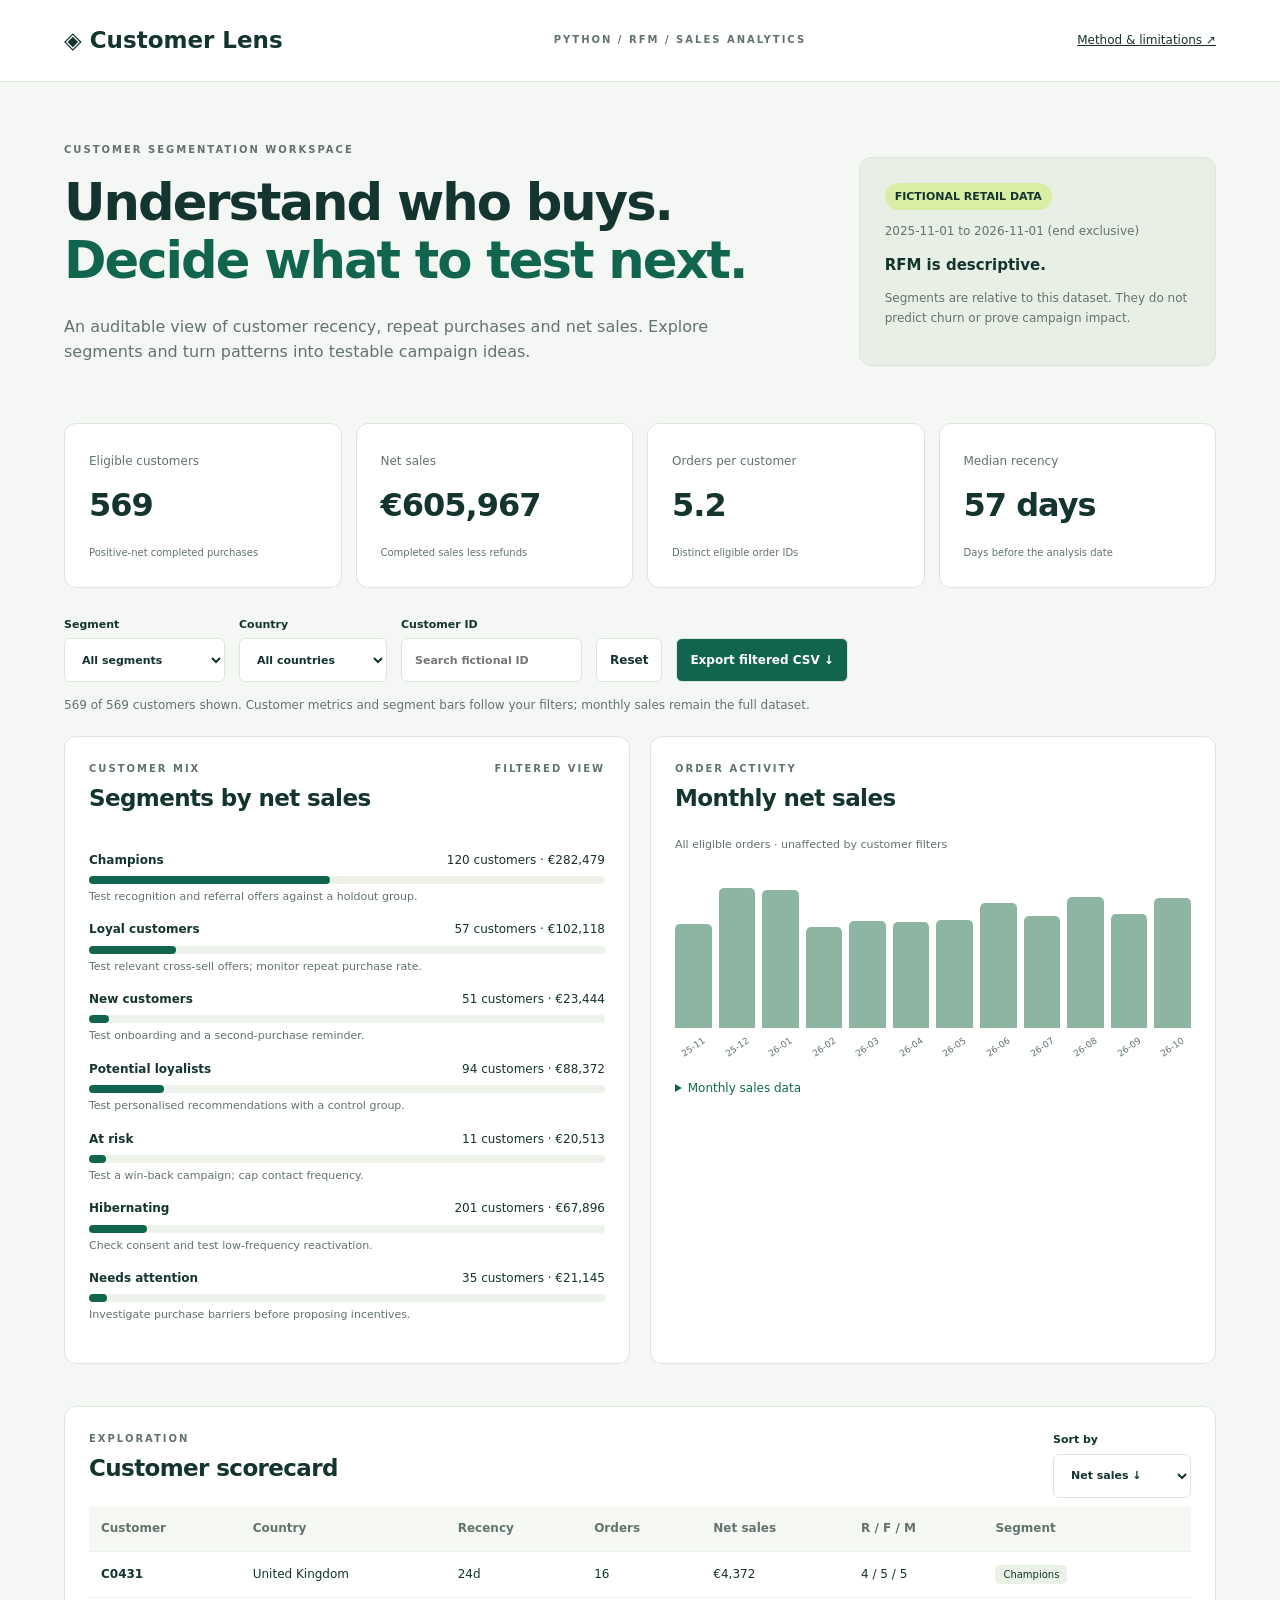
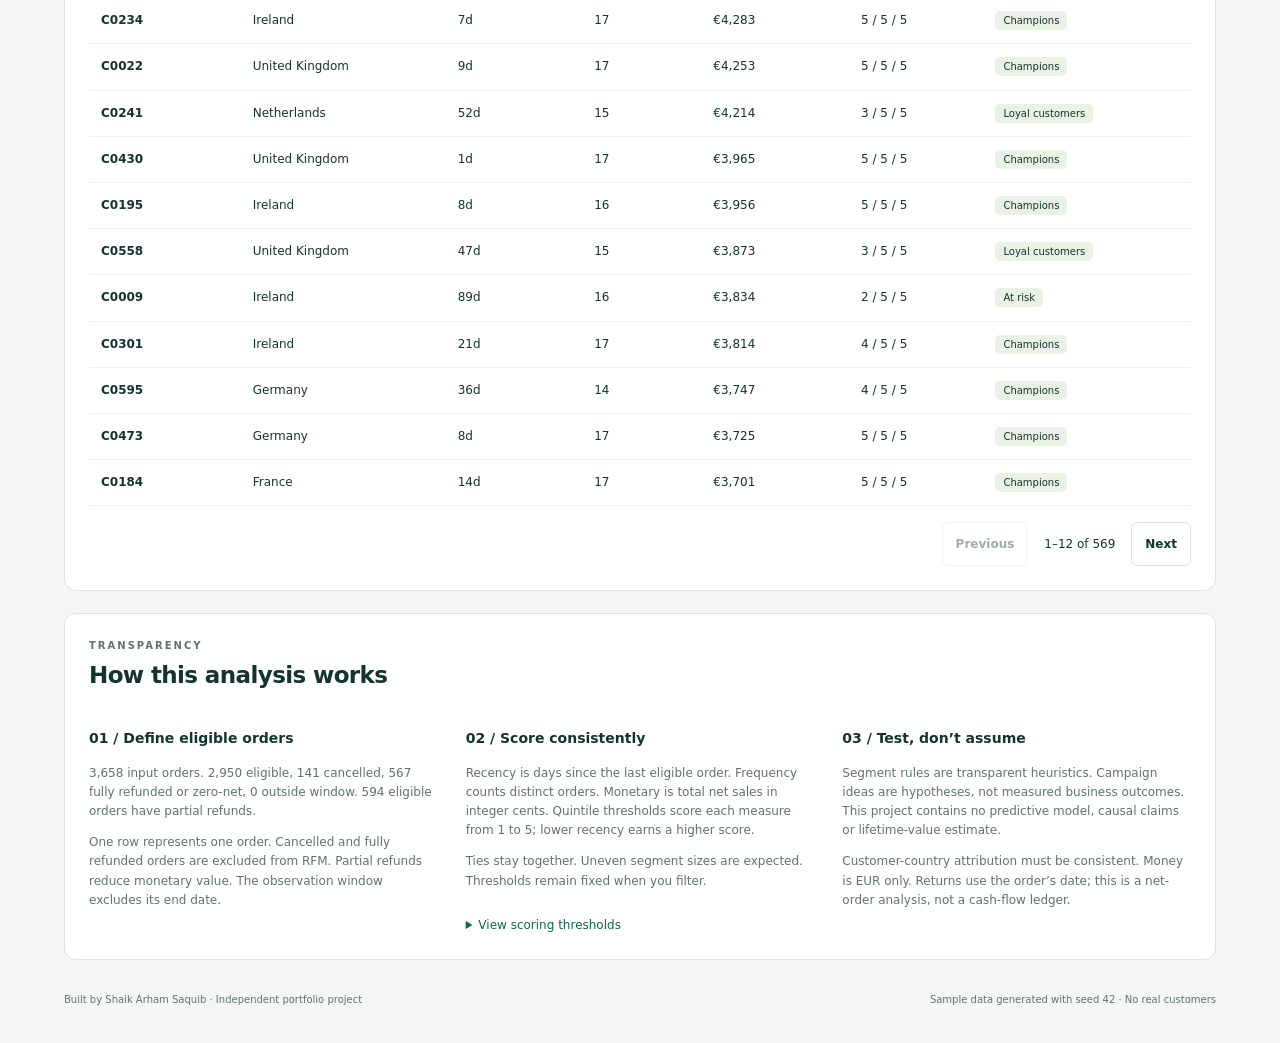
==== site/index.html @ 65b43945 "Build reproducible RFM analysis and interactive synthetic retail dashboard" ====
<!doctype html>
<html lang="en"><head><meta charset="utf-8"><meta name="viewport" content="width=device-width,initial-scale=1"><title>Customer Lens | RFM & Sales Analysis</title><link rel="stylesheet" href="styles.css"><script defer src="data.js"></script><script defer src="app.js"></script></head>
<body><a class="skip" href="#main">Skip to analysis</a><header><a class="brand" href="#">◈ Customer Lens</a><span>PYTHON / RFM / SALES ANALYTICS</span><a href="#method">Method & limitations ↗</a></header>
<main id="main"><section class="hero"><div><p class="eyebrow">CUSTOMER SEGMENTATION WORKSPACE</p><h1>Understand who buys.<br><em>Decide what to test next.</em></h1><p class="intro">An auditable view of customer recency, repeat purchases and net sales. Explore segments and turn patterns into testable campaign ideas.</p></div><aside><span class="pill" id="data-label">Dataset</span><p id="period"></p><strong>RFM is descriptive.</strong><p>Segments are relative to this dataset. They do not predict churn or prove campaign impact.</p></aside></section>
<section class="metrics" aria-label="Filtered customer metrics"><article><span>Eligible customers</span><strong id="customers">—</strong><small>Positive-net completed purchases</small></article><article><span>Net sales</span><strong id="revenue">—</strong><small>Completed sales less refunds</small></article><article><span>Orders per customer</span><strong id="frequency">—</strong><small>Distinct eligible order IDs</small></article><article><span>Median recency</span><strong id="recency">—</strong><small>Days before the analysis date</small></article></section>
<section class="filters" aria-label="Customer filters"><label>Segment<select id="segment"><option value="">All segments</option></select></label><label>Country<select id="country"><option value="">All countries</option></select></label><label>Customer ID<input id="search" type="search" placeholder="Search fictional ID"></label><button id="reset" class="secondary">Reset</button><button id="export">Export filtered CSV ↓</button></section>
<p id="status" class="status" role="status" aria-live="polite"></p>
<section class="charts"><article class="panel"><div class="panel-head"><div><p class="eyebrow">CUSTOMER MIX</p><h2>Segments by net sales</h2></div><span>FILTERED VIEW</span></div><div id="segments"></div></article><article class="panel"><p class="eyebrow">ORDER ACTIVITY</p><h2>Monthly net sales</h2><p class="hint">All eligible orders · unaffected by customer filters</p><div id="monthly" class="monthly" role="img" aria-label="Monthly net sales bar chart"></div><details><summary>Monthly sales data</summary><div id="monthly-data"></div></details></article></section>
<section class="panel"><div class="panel-head"><div><p class="eyebrow">EXPLORATION</p><h2>Customer scorecard</h2></div><label>Sort by<select id="sort"><option value="monetary_cents">Net sales ↓</option><option value="frequency">Frequency ↓</option><option value="recency_days">Recency ↑</option><option value="customer_id">Customer ID ↑</option></select></label></div><div class="table-wrap"><table><caption class="sr-only">Filtered RFM customer scores</caption><thead><tr><th>Customer</th><th>Country</th><th>Recency</th><th>Orders</th><th>Net sales</th><th>R / F / M</th><th>Segment</th></tr></thead><tbody id="rows"></tbody></table></div><nav class="pagination" aria-label="Customer table pages"><button id="prev" class="secondary">Previous</button><span id="page"></span><button id="next" class="secondary">Next</button></nav></section>
<section class="panel" id="method"><p class="eyebrow">TRANSPARENCY</p><h2>How this analysis works</h2><div class="methods"><div><h3>01 / Define eligible orders</h3><p id="quality"></p><p>One row represents one order. Cancelled and fully refunded orders are excluded from RFM. Partial refunds reduce monetary value. The observation window excludes its end date.</p></div><div><h3>02 / Score consistently</h3><p>Recency is days since the last eligible order. Frequency counts distinct orders. Monetary is total net sales in integer cents. Quintile thresholds score each measure from 1 to 5; lower recency earns a higher score.</p><p>Ties stay together. Uneven segment sizes are expected. Thresholds remain fixed when you filter.</p><details><summary>View scoring thresholds</summary><pre id="thresholds"></pre></details></div><div><h3>03 / Test, don’t assume</h3><p>Segment rules are transparent heuristics. Campaign ideas are hypotheses, not measured business outcomes. This project contains no predictive model, causal claims or lifetime-value estimate.</p><p>Customer-country attribution must be consistent. Money is EUR only. Returns use the order’s date; this is a net-order analysis, not a cash-flow ledger.</p></div></div></section>
<footer><span>Built by Shaik Arham Saquib · Independent portfolio project</span><span>Sample data generated with seed 42 · No real customers</span></footer></main></body></html>
---- site/styles.css ----
:root{--ink:#14342f;--muted:#61736e;--paper:#f4f7f3;--line:#dce5dc;--green:#11654f;--lime:#d8eea5}*{box-sizing:border-box}body{margin:0;background:var(--paper);color:var(--ink);font:15px/1.6 system-ui,sans-serif}a{color:inherit}header{display:flex;justify-content:space-between;align-items:center;gap:20px;padding:22px 5%;border-bottom:1px solid var(--line);background:#fff}.brand{font-size:23px;font-weight:750;text-decoration:none}header span,.eyebrow,.panel-head>span{font-size:10px;letter-spacing:2px;font-weight:700;color:var(--muted)}header>a:last-child{font-size:12px}main{max-width:1450px;margin:auto;padding:0 5%}.hero{display:grid;grid-template-columns:2fr 1fr;gap:80px;padding:60px 0 42px;align-items:center}h1{font-size:clamp(32px,4vw,56px);line-height:1.13;letter-spacing:-2px;margin:16px 0 24px}h1 em{font-style:normal;color:var(--green)}.intro{max-width:650px;color:var(--muted);font-size:16px}.hero aside{background:#e8efe5;padding:25px;border-radius:12px;border:1px solid var(--line)}.hero aside p{font-size:12px;color:var(--muted)}.pill{display:inline-block;padding:5px 10px;background:var(--lime);font-size:11px;font-weight:700;border-radius:20px}.metrics{display:grid;grid-template-columns:repeat(4,1fr);gap:14px}.metrics article,.panel{background:white;border:1px solid var(--line);border-radius:12px;padding:24px}.metrics span{font-size:12px;color:var(--muted)}.metrics strong{display:block;font-size:32px;letter-spacing:-1px;margin:8px 0}.metrics small{font-size:10px;color:var(--muted)}.filters{display:flex;gap:14px;align-items:end;margin-top:28px;flex-wrap:wrap}label{display:flex;flex-direction:column;font-size:11px;font-weight:650;gap:5px}select,input,button{font:inherit;border:1px solid var(--line);border-radius:6px;padding:10px 13px;background:white;color:var(--ink)}input,select{min-height:44px}button{cursor:pointer;font-size:12px;font-weight:650;background:var(--green);color:white;min-height:44px}button.secondary{background:white;color:var(--ink)}button:disabled{opacity:.4;cursor:default}button:hover:not(:disabled){filter:brightness(.94)}:focus-visible{outline:3px solid #80b2df;outline-offset:3px}.status{font-size:12px;color:var(--muted);margin:14px 0}.charts{display:grid;grid-template-columns:1fr 1fr;gap:20px;margin:20px 0}.panel{margin-bottom:22px}h2{font-size:23px;line-height:1.3;letter-spacing:-.6px;margin:7px 0 22px}.panel-head{display:flex;justify-content:space-between;gap:12px;align-items:start}.eyebrow{margin:0}.segment-row{margin:15px 0}.segment-label{display:flex;justify-content:space-between;font-size:12px;margin-bottom:6px}.track{height:8px;border-radius:10px;background:#edf2eb}.bar{height:100%;border-radius:10px;background:var(--green)}.action{font-size:11px;color:var(--muted);margin:4px 0}.monthly{display:flex;gap:7px;height:190px;align-items:end;padding-top:15px}.month{flex:1;min-width:0;text-align:center;font-size:9px;color:var(--muted)}.column{background:#8db6a2;border-radius:5px 5px 0 0;min-height:2px}.month span{display:block;white-space:nowrap;transform:rotate(-35deg);margin-top:12px}.hint{font-size:11px;color:var(--muted)}details{font-size:12px;margin-top:25px}summary{cursor:pointer;color:var(--green)}pre{white-space:pre-wrap;overflow-wrap:anywhere}.table-wrap{overflow:auto}table{width:100%;border-collapse:collapse;font-size:12px;white-space:nowrap;text-align:left}th{color:var(--muted);font-weight:600;background:#f6f8f4}th,td{padding:13px 12px;border-bottom:1px solid #edf1eb}.badge{padding:4px 8px;border-radius:5px;background:#eaf2e5;font-size:10px}.pagination{display:flex;align-items:center;justify-content:end;gap:16px;margin-top:16px;font-size:12px}.methods{display:grid;grid-template-columns:repeat(3,1fr);gap:28px}.methods h3{font-size:14px}.methods p{font-size:12px;color:var(--muted)}footer{display:flex;justify-content:space-between;gap:20px;font-size:10px;color:var(--muted);padding:10px 0 35px}.sr-only,.skip{position:absolute;left:-10000px}.skip:focus{left:10px;top:10px;background:white;padding:10px;z-index:2}@media(max-width:900px){header span{display:none}.hero{gap:25px}.metrics{grid-template-columns:repeat(2,1fr)}.charts,.methods{grid-template-columns:1fr}.hero{padding-top:30px}}@media(max-width:600px){.hero{grid-template-columns:1fr}h1{letter-spacing:-1px}.metrics article,.panel{padding:18px}.metrics strong{font-size:26px}.filters>*{flex:1;min-width:130px}.panel-head{flex-wrap:wrap}footer{flex-direction:column}.monthly{gap:4px}.brand{font-size:19px}}
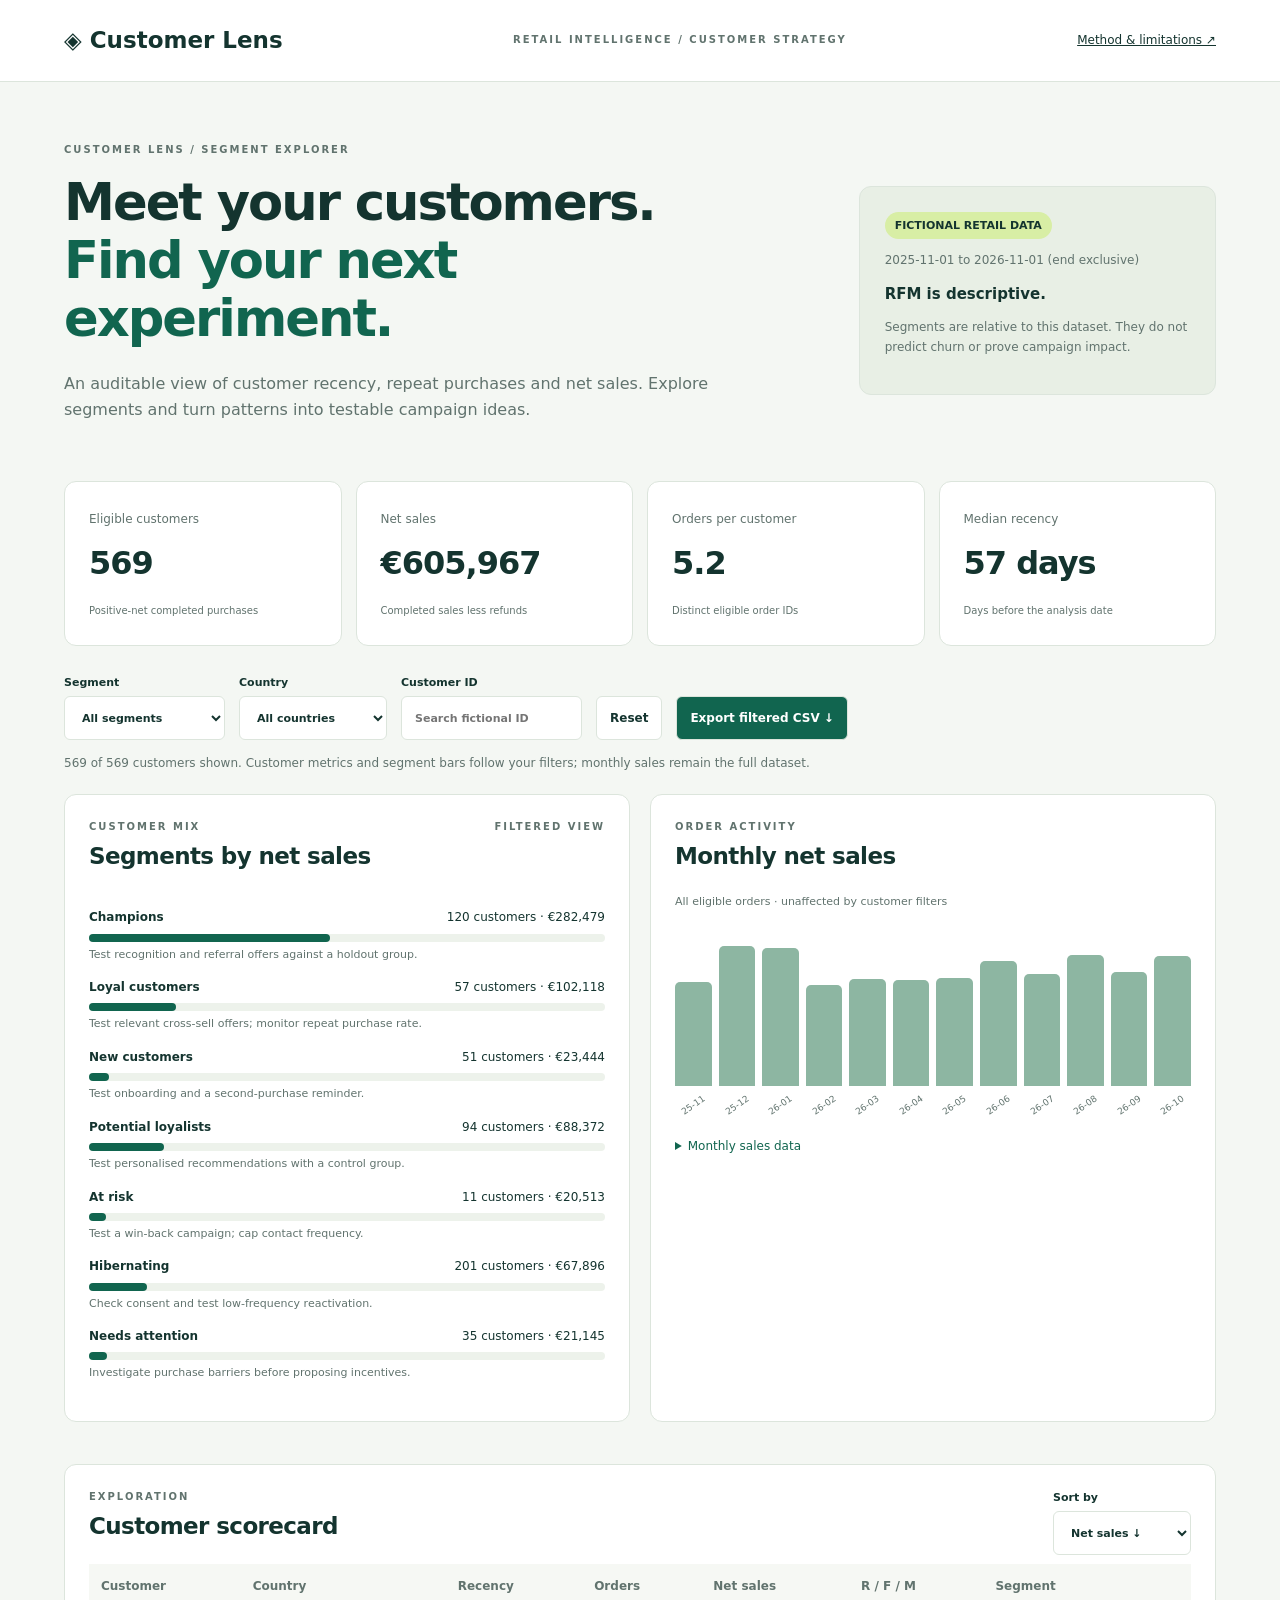
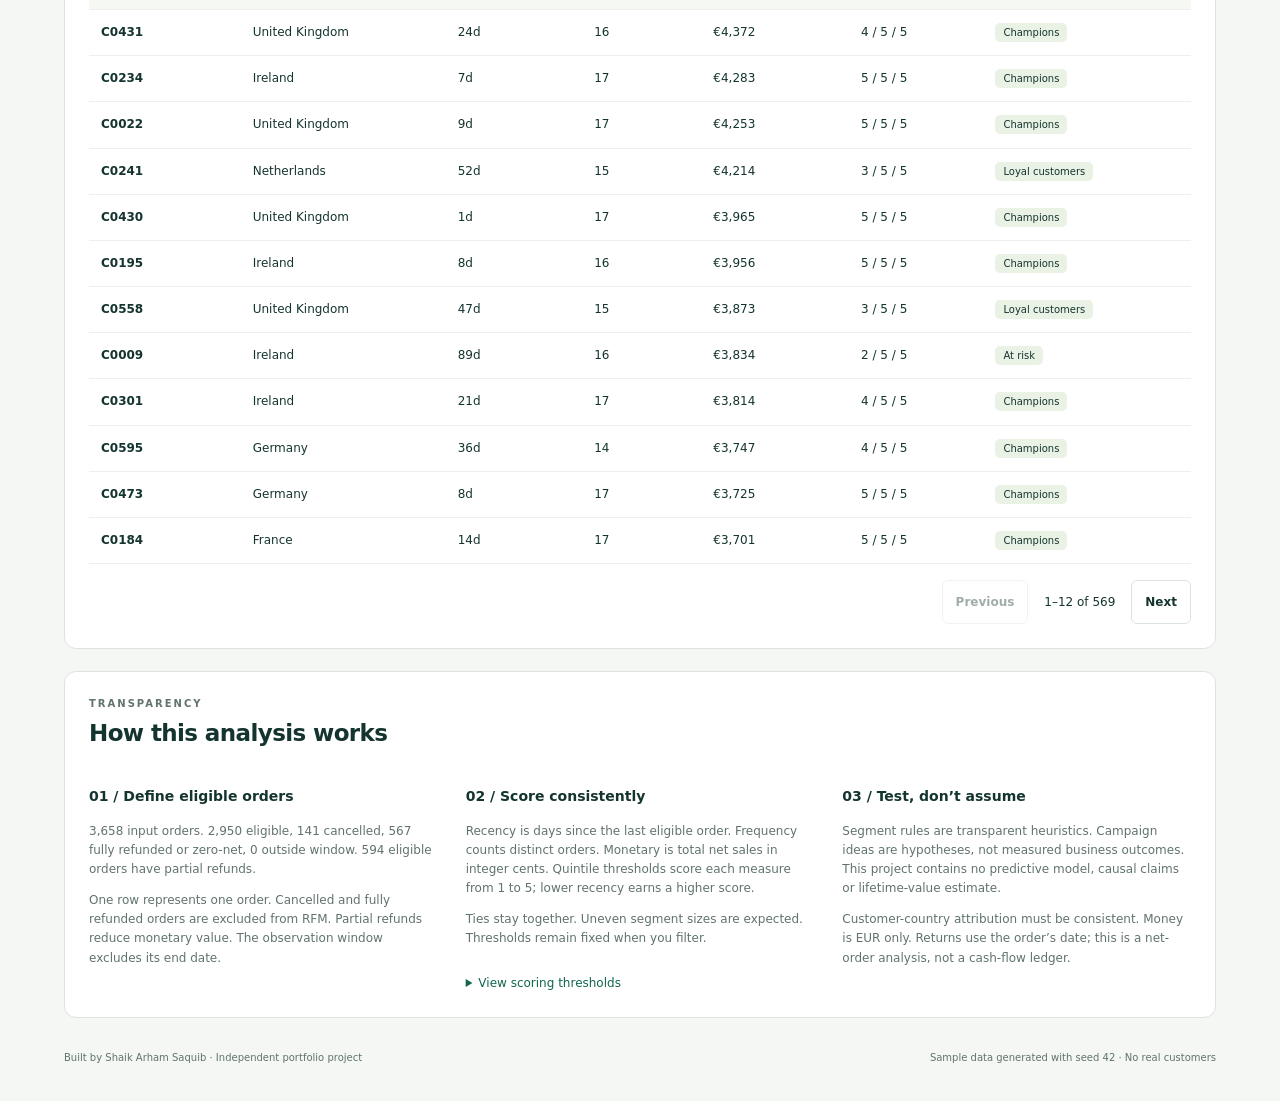
==== commit fce8d5a9: "Give Customer Lens a distinct retail editorial design" ====
--- a/site/index.html
+++ b/site/index.html
@@ -1,7 +1,7 @@
 <!doctype html>
 <html lang="en"><head><meta charset="utf-8"><meta name="viewport" content="width=device-width,initial-scale=1"><title>Customer Lens | RFM & Sales Analysis</title><link rel="stylesheet" href="styles.css"><script defer src="data.js"></script><script defer src="app.js"></script></head>
-<body><a class="skip" href="#main">Skip to analysis</a><header><a class="brand" href="#">◈ Customer Lens</a><span>PYTHON / RFM / SALES ANALYTICS</span><a href="#method">Method & limitations ↗</a></header>
-<main id="main"><section class="hero"><div><p class="eyebrow">CUSTOMER SEGMENTATION WORKSPACE</p><h1>Understand who buys.<br><em>Decide what to test next.</em></h1><p class="intro">An auditable view of customer recency, repeat purchases and net sales. Explore segments and turn patterns into testable campaign ideas.</p></div><aside><span class="pill" id="data-label">Dataset</span><p id="period"></p><strong>RFM is descriptive.</strong><p>Segments are relative to this dataset. They do not predict churn or prove campaign impact.</p></aside></section>
+<body><a class="skip" href="#main">Skip to analysis</a><header><a class="brand" href="#">◈ Customer Lens</a><span>RETAIL INTELLIGENCE / CUSTOMER STRATEGY</span><a href="#method">Method & limitations ↗</a></header>
+<main id="main"><section class="hero"><div><p class="eyebrow">CUSTOMER LENS / SEGMENT EXPLORER</p><h1>Meet your customers.<br><em>Find your next experiment.</em></h1><p class="intro">An auditable view of customer recency, repeat purchases and net sales. Explore segments and turn patterns into testable campaign ideas.</p></div><aside><span class="pill" id="data-label">Dataset</span><p id="period"></p><strong>RFM is descriptive.</strong><p>Segments are relative to this dataset. They do not predict churn or prove campaign impact.</p></aside></section>
 <section class="metrics" aria-label="Filtered customer metrics"><article><span>Eligible customers</span><strong id="customers">—</strong><small>Positive-net completed purchases</small></article><article><span>Net sales</span><strong id="revenue">—</strong><small>Completed sales less refunds</small></article><article><span>Orders per customer</span><strong id="frequency">—</strong><small>Distinct eligible order IDs</small></article><article><span>Median recency</span><strong id="recency">—</strong><small>Days before the analysis date</small></article></section>
 <section class="filters" aria-label="Customer filters"><label>Segment<select id="segment"><option value="">All segments</option></select></label><label>Country<select id="country"><option value="">All countries</option></select></label><label>Customer ID<input id="search" type="search" placeholder="Search fictional ID"></label><button id="reset" class="secondary">Reset</button><button id="export">Export filtered CSV ↓</button></section>
 <p id="status" class="status" role="status" aria-live="polite"></p>
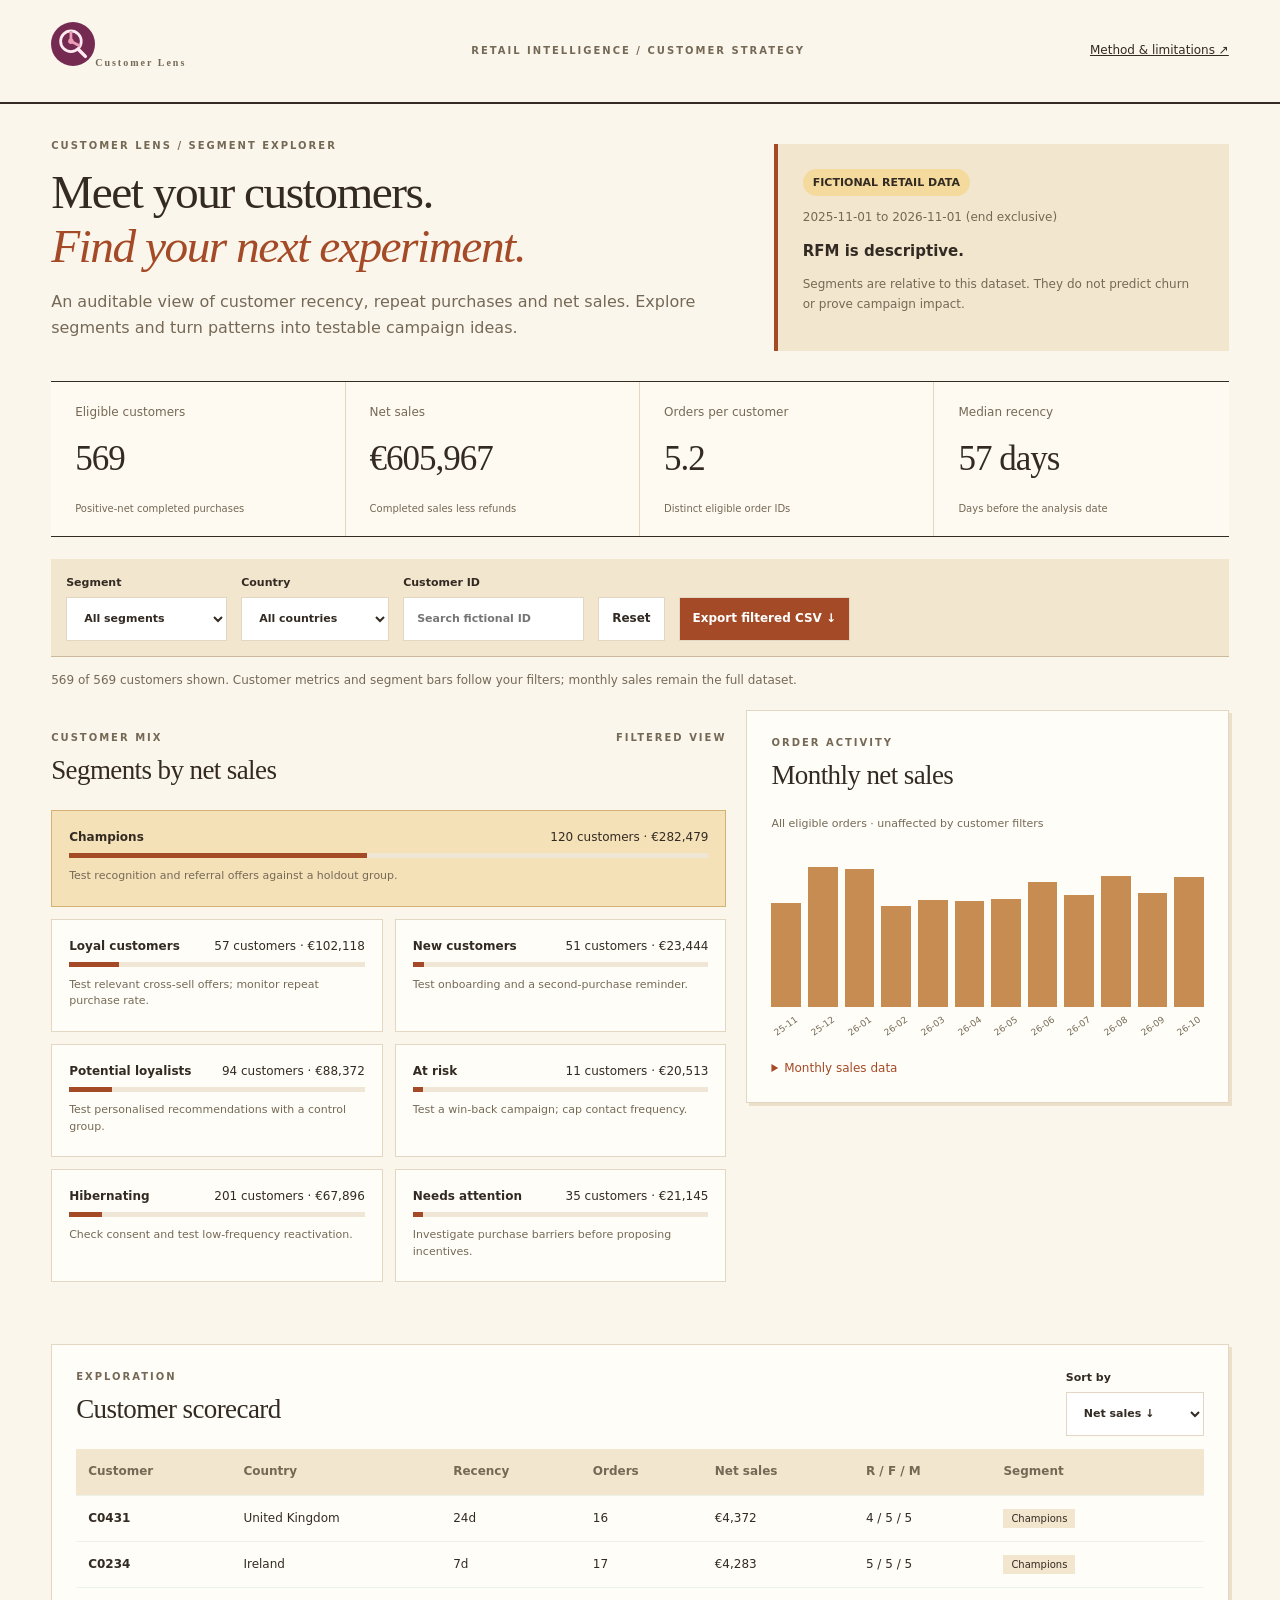
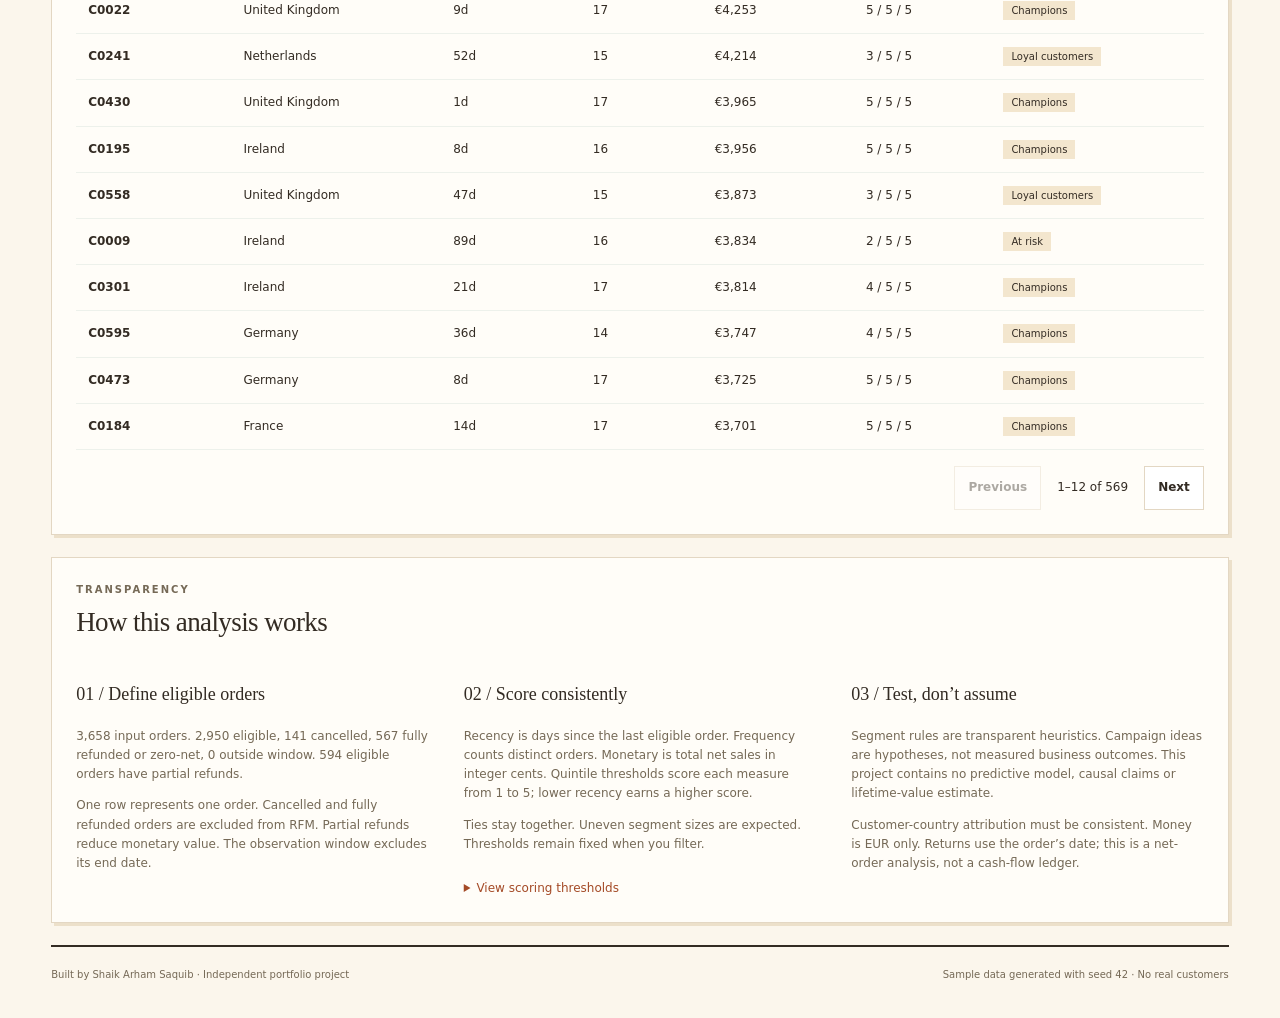
==== commit 33a7f445: "Apply rose and plum retail branding" ====
--- a/site/index.html
+++ b/site/index.html
@@ -1,6 +1,6 @@
 <!doctype html>
-<html lang="en"><head><meta charset="utf-8"><meta name="viewport" content="width=device-width,initial-scale=1"><title>Customer Lens | RFM & Sales Analysis</title><link rel="stylesheet" href="styles.css"><script defer src="data.js"></script><script defer src="app.js"></script></head>
-<body><a class="skip" href="#main">Skip to analysis</a><header><a class="brand" href="#">◈ Customer Lens</a><span>RETAIL INTELLIGENCE / CUSTOMER STRATEGY</span><a href="#method">Method & limitations ↗</a></header>
+<html lang="en"><head><meta charset="utf-8"><meta name="viewport" content="width=device-width,initial-scale=1"><link rel="icon" type="image/svg+xml" href="logo.svg"><title>Customer Lens | RFM & Sales Analysis</title><link rel="stylesheet" href="styles.css"><script defer src="data.js"></script><script defer src="app.js"></script></head>
+<body><a class="skip" href="#main">Skip to analysis</a><header><a class="brand" href="#"><img src="logo.svg" alt="" width="44" height="44"><span>Customer Lens</span></a><span>RETAIL INTELLIGENCE / CUSTOMER STRATEGY</span><a href="#method">Method & limitations ↗</a></header>
 <main id="main"><section class="hero"><div><p class="eyebrow">CUSTOMER LENS / SEGMENT EXPLORER</p><h1>Meet your customers.<br><em>Find your next experiment.</em></h1><p class="intro">An auditable view of customer recency, repeat purchases and net sales. Explore segments and turn patterns into testable campaign ideas.</p></div><aside><span class="pill" id="data-label">Dataset</span><p id="period"></p><strong>RFM is descriptive.</strong><p>Segments are relative to this dataset. They do not predict churn or prove campaign impact.</p></aside></section>
 <section class="metrics" aria-label="Filtered customer metrics"><article><span>Eligible customers</span><strong id="customers">—</strong><small>Positive-net completed purchases</small></article><article><span>Net sales</span><strong id="revenue">—</strong><small>Completed sales less refunds</small></article><article><span>Orders per customer</span><strong id="frequency">—</strong><small>Distinct eligible order IDs</small></article><article><span>Median recency</span><strong id="recency">—</strong><small>Days before the analysis date</small></article></section>
 <section class="filters" aria-label="Customer filters"><label>Segment<select id="segment"><option value="">All segments</option></select></label><label>Country<select id="country"><option value="">All countries</option></select></label><label>Customer ID<input id="search" type="search" placeholder="Search fictional ID"></label><button id="reset" class="secondary">Reset</button><button id="export">Export filtered CSV ↓</button></section>
--- a/site/styles.css
+++ b/site/styles.css
@@ -1 +1,4 @@
 :root{--ink:#14342f;--muted:#61736e;--paper:#f4f7f3;--line:#dce5dc;--green:#11654f;--lime:#d8eea5}*{box-sizing:border-box}body{margin:0;background:var(--paper);color:var(--ink);font:15px/1.6 system-ui,sans-serif}a{color:inherit}header{display:flex;justify-content:space-between;align-items:center;gap:20px;padding:22px 5%;border-bottom:1px solid var(--line);background:#fff}.brand{font-size:23px;font-weight:750;text-decoration:none}header span,.eyebrow,.panel-head>span{font-size:10px;letter-spacing:2px;font-weight:700;color:var(--muted)}header>a:last-child{font-size:12px}main{max-width:1450px;margin:auto;padding:0 5%}.hero{display:grid;grid-template-columns:2fr 1fr;gap:80px;padding:60px 0 42px;align-items:center}h1{font-size:clamp(32px,4vw,56px);line-height:1.13;letter-spacing:-2px;margin:16px 0 24px}h1 em{font-style:normal;color:var(--green)}.intro{max-width:650px;color:var(--muted);font-size:16px}.hero aside{background:#e8efe5;padding:25px;border-radius:12px;border:1px solid var(--line)}.hero aside p{font-size:12px;color:var(--muted)}.pill{display:inline-block;padding:5px 10px;background:var(--lime);font-size:11px;font-weight:700;border-radius:20px}.metrics{display:grid;grid-template-columns:repeat(4,1fr);gap:14px}.metrics article,.panel{background:white;border:1px solid var(--line);border-radius:12px;padding:24px}.metrics span{font-size:12px;color:var(--muted)}.metrics strong{display:block;font-size:32px;letter-spacing:-1px;margin:8px 0}.metrics small{font-size:10px;color:var(--muted)}.filters{display:flex;gap:14px;align-items:end;margin-top:28px;flex-wrap:wrap}label{display:flex;flex-direction:column;font-size:11px;font-weight:650;gap:5px}select,input,button{font:inherit;border:1px solid var(--line);border-radius:6px;padding:10px 13px;background:white;color:var(--ink)}input,select{min-height:44px}button{cursor:pointer;font-size:12px;font-weight:650;background:var(--green);color:white;min-height:44px}button.secondary{background:white;color:var(--ink)}button:disabled{opacity:.4;cursor:default}button:hover:not(:disabled){filter:brightness(.94)}:focus-visible{outline:3px solid #80b2df;outline-offset:3px}.status{font-size:12px;color:var(--muted);margin:14px 0}.charts{display:grid;grid-template-columns:1fr 1fr;gap:20px;margin:20px 0}.panel{margin-bottom:22px}h2{font-size:23px;line-height:1.3;letter-spacing:-.6px;margin:7px 0 22px}.panel-head{display:flex;justify-content:space-between;gap:12px;align-items:start}.eyebrow{margin:0}.segment-row{margin:15px 0}.segment-label{display:flex;justify-content:space-between;font-size:12px;margin-bottom:6px}.track{height:8px;border-radius:10px;background:#edf2eb}.bar{height:100%;border-radius:10px;background:var(--green)}.action{font-size:11px;color:var(--muted);margin:4px 0}.monthly{display:flex;gap:7px;height:190px;align-items:end;padding-top:15px}.month{flex:1;min-width:0;text-align:center;font-size:9px;color:var(--muted)}.column{background:#8db6a2;border-radius:5px 5px 0 0;min-height:2px}.month span{display:block;white-space:nowrap;transform:rotate(-35deg);margin-top:12px}.hint{font-size:11px;color:var(--muted)}details{font-size:12px;margin-top:25px}summary{cursor:pointer;color:var(--green)}pre{white-space:pre-wrap;overflow-wrap:anywhere}.table-wrap{overflow:auto}table{width:100%;border-collapse:collapse;font-size:12px;white-space:nowrap;text-align:left}th{color:var(--muted);font-weight:600;background:#f6f8f4}th,td{padding:13px 12px;border-bottom:1px solid #edf1eb}.badge{padding:4px 8px;border-radius:5px;background:#eaf2e5;font-size:10px}.pagination{display:flex;align-items:center;justify-content:end;gap:16px;margin-top:16px;font-size:12px}.methods{display:grid;grid-template-columns:repeat(3,1fr);gap:28px}.methods h3{font-size:14px}.methods p{font-size:12px;color:var(--muted)}footer{display:flex;justify-content:space-between;gap:20px;font-size:10px;color:var(--muted);padding:10px 0 35px}.sr-only,.skip{position:absolute;left:-10000px}.skip:focus{left:10px;top:10px;background:white;padding:10px;z-index:2}@media(max-width:900px){header span{display:none}.hero{gap:25px}.metrics{grid-template-columns:repeat(2,1fr)}.charts,.methods{grid-template-columns:1fr}.hero{padding-top:30px}}@media(max-width:600px){.hero{grid-template-columns:1fr}h1{letter-spacing:-1px}.metrics article,.panel{padding:18px}.metrics strong{font-size:26px}.filters>*{flex:1;min-width:130px}.panel-head{flex-wrap:wrap}footer{flex-direction:column}.monthly{gap:4px}.brand{font-size:19px}}
+
+/* Retail editorial identity: warm paper, serif typography and segment cards. */
+:root{--ink:#332b23;--muted:#756956;--paper:#fbf6ec;--line:#e3d7c3;--green:#a44a26;--lime:#f4db9d}header{background:#fbf6ec;border-bottom:2px solid var(--ink);padding:22px 4%}.brand{font-family:Georgia,serif;font-size:30px}main{max-width:1500px;padding:0 4%}.hero{padding:34px 0 25px;gap:40px;grid-template-columns:1.5fr 1fr}h1{font-family:Georgia,serif;font-weight:500;font-size:clamp(32px,3.7vw,54px);letter-spacing:-1.5px;margin:12px 0}h1 em{font-style:italic}.hero aside{border-radius:0;background:#f3e6ce;border:0;border-left:4px solid #a44a26}.metrics{gap:0;border-top:1px solid var(--ink);border-bottom:1px solid var(--ink);background:#fffaf1}.metrics article{background:transparent;border:0;border-right:1px solid var(--line);border-radius:0;padding:17px 24px}.metrics article:last-child{border:0}.metrics strong{font-family:Georgia,serif;font-weight:500;font-size:35px}.filters{background:#f3e6ce;padding:15px;margin-top:22px;border-bottom:1px solid #ccb99b}select,input,button{border-radius:0}.charts{grid-template-columns:1.4fr 1fr;align-items:start}.panel{border-radius:0;border:1px solid var(--line);background:#fffdf8;box-shadow:3px 3px 0 #ece0ca}.panel h2{font-family:Georgia,serif;font-weight:500;font-size:27px}.charts>.panel:first-child{border:0;padding:20px 0;background:none;box-shadow:none}#segments{display:grid;grid-template-columns:repeat(2,minmax(0,1fr));gap:12px}.segment-row{margin:0;padding:17px;border:1px solid var(--line);background:#fffdf8;transition:border-color .15s}.segment-row:first-child{grid-column:1/-1;background:#f5e1b8;border-color:#d3b274}.segment-label{gap:10px;align-items:start;font-size:12px}.segment-label>span:first-child{font-weight:750}.track,.bar{border-radius:0}.track{background:#efe6d6;height:5px}.bar{background:#a44a26}.action{font-size:11px;margin-top:10px;line-height:1.5}.column{background:#c68c52;border-radius:0}.badge{border-radius:0;background:#f3e6ce}th{background:#f3e6ce}footer{border-top:2px solid #332b23;padding-top:20px}.methods{gap:35px}.methods h3{font-family:Georgia,serif;font-size:18px;font-weight:500}@media(max-width:1000px){.charts{grid-template-columns:1fr}.hero{gap:20px}}@media(max-width:600px){.hero{grid-template-columns:1fr}.metrics article{padding:14px}.metrics article:nth-child(2){border-right:0}#segments{grid-template-columns:1fr}.segment-row:first-child{grid-column:auto}.metrics strong{font-size:29px}}
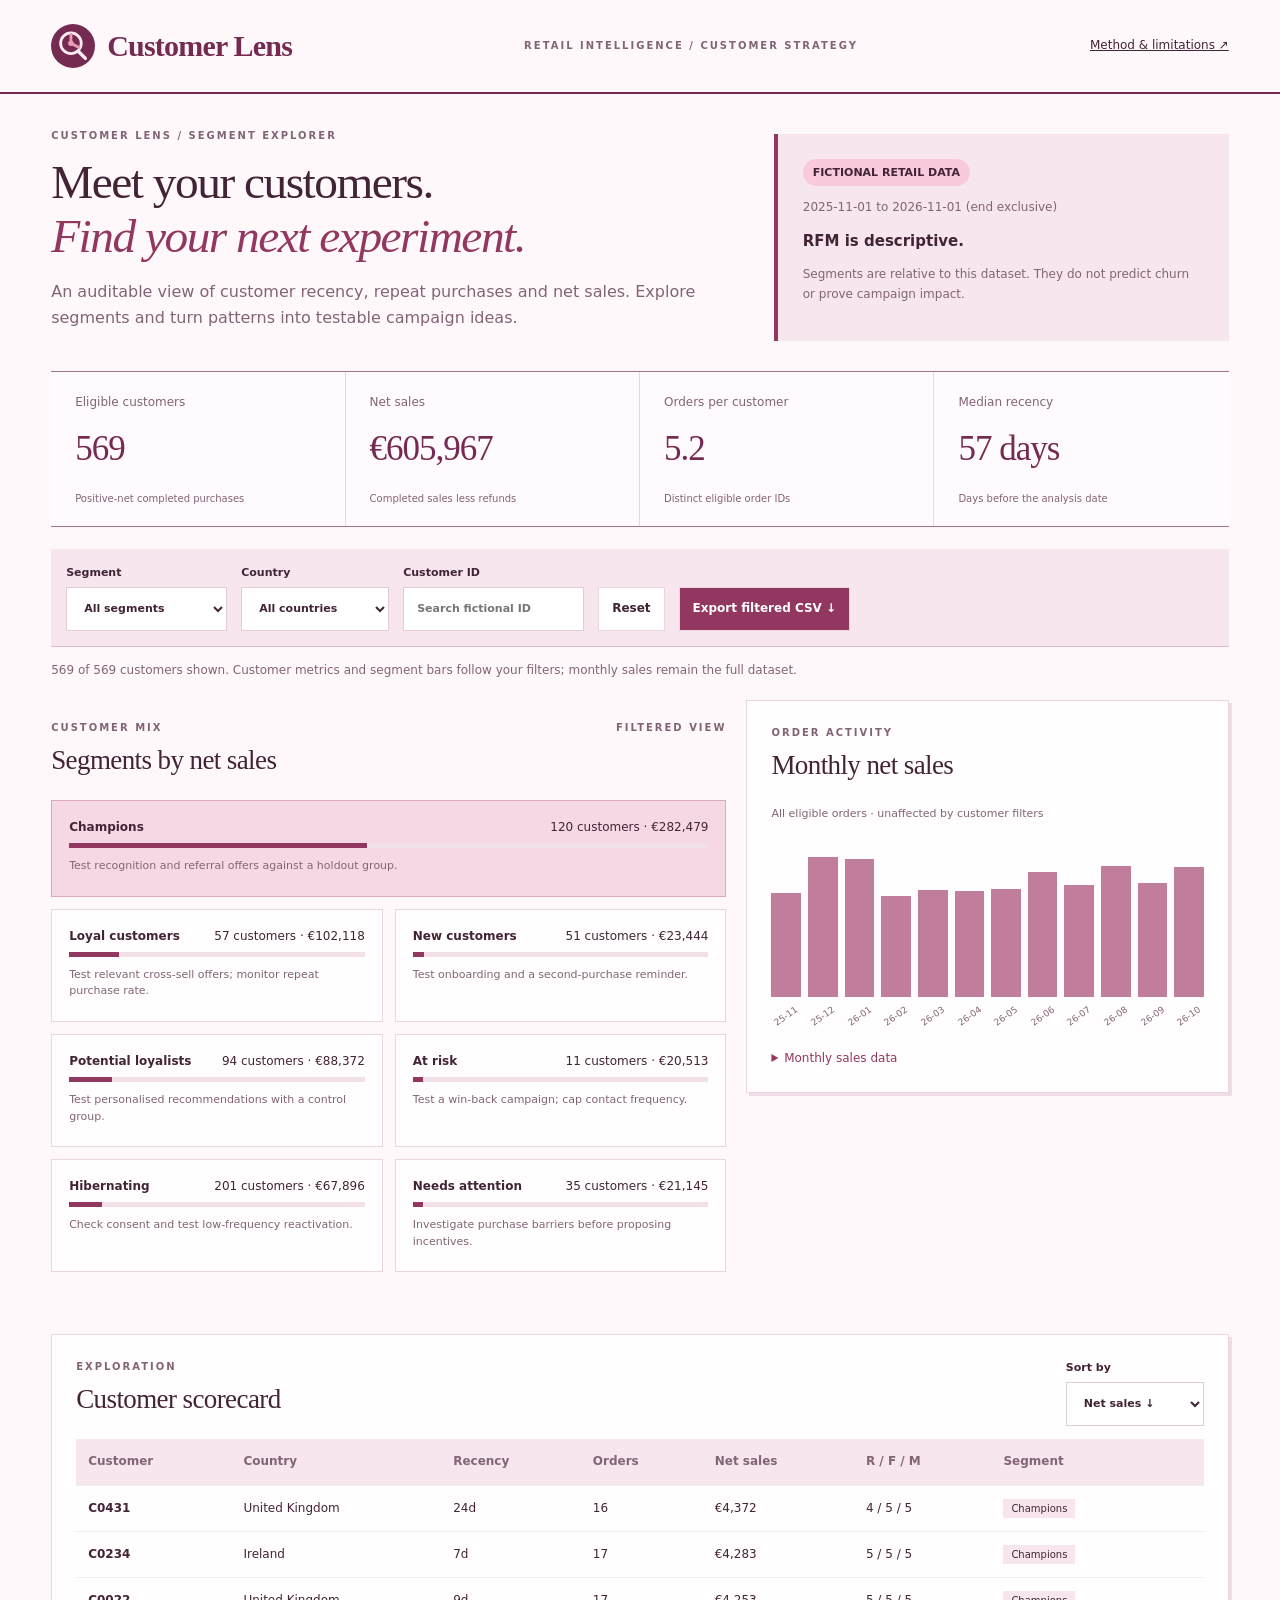
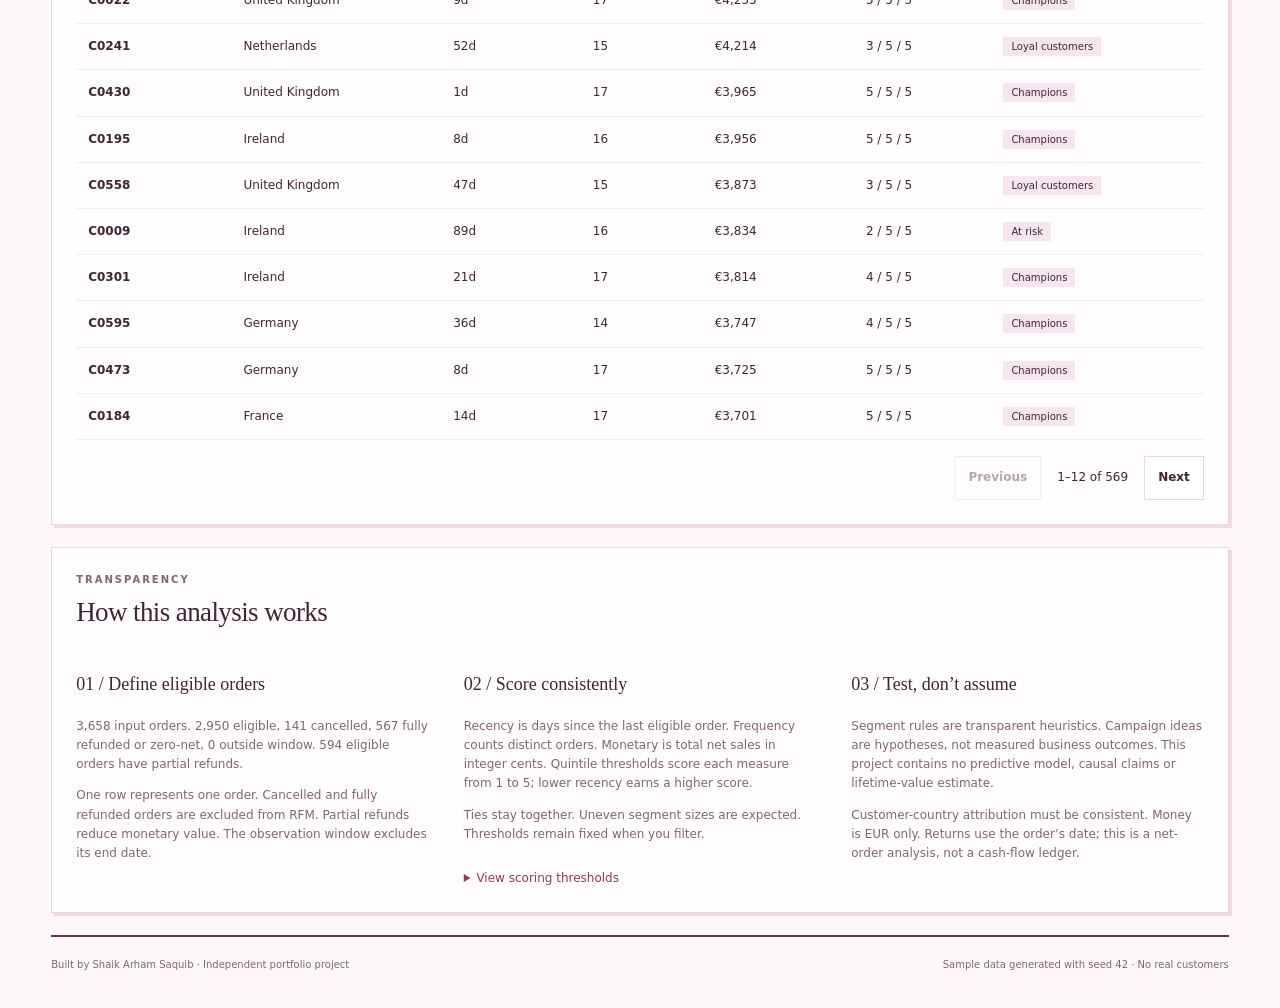
==== commit 704da41e: "Refresh stylesheet cache for the new branding" ====
--- a/site/index.html
+++ b/site/index.html
@@ -1,5 +1,5 @@
 <!doctype html>
-<html lang="en"><head><meta charset="utf-8"><meta name="viewport" content="width=device-width,initial-scale=1"><link rel="icon" type="image/svg+xml" href="logo.svg"><title>Customer Lens | RFM & Sales Analysis</title><link rel="stylesheet" href="styles.css"><script defer src="data.js"></script><script defer src="app.js"></script></head>
+<html lang="en"><head><meta charset="utf-8"><meta name="viewport" content="width=device-width,initial-scale=1"><link rel="icon" type="image/svg+xml" href="logo.svg"><title>Customer Lens | RFM & Sales Analysis</title><link rel="stylesheet" href="styles.css?v=brand-20261031"><script defer src="data.js"></script><script defer src="app.js"></script></head>
 <body><a class="skip" href="#main">Skip to analysis</a><header><a class="brand" href="#"><img src="logo.svg" alt="" width="44" height="44"><span>Customer Lens</span></a><span>RETAIL INTELLIGENCE / CUSTOMER STRATEGY</span><a href="#method">Method & limitations ↗</a></header>
 <main id="main"><section class="hero"><div><p class="eyebrow">CUSTOMER LENS / SEGMENT EXPLORER</p><h1>Meet your customers.<br><em>Find your next experiment.</em></h1><p class="intro">An auditable view of customer recency, repeat purchases and net sales. Explore segments and turn patterns into testable campaign ideas.</p></div><aside><span class="pill" id="data-label">Dataset</span><p id="period"></p><strong>RFM is descriptive.</strong><p>Segments are relative to this dataset. They do not predict churn or prove campaign impact.</p></aside></section>
 <section class="metrics" aria-label="Filtered customer metrics"><article><span>Eligible customers</span><strong id="customers">—</strong><small>Positive-net completed purchases</small></article><article><span>Net sales</span><strong id="revenue">—</strong><small>Completed sales less refunds</small></article><article><span>Orders per customer</span><strong id="frequency">—</strong><small>Distinct eligible order IDs</small></article><article><span>Median recency</span><strong id="recency">—</strong><small>Days before the analysis date</small></article></section>
--- a/site/styles.css
+++ b/site/styles.css
@@ -2,3 +2,6 @@
 
 /* Retail editorial identity: warm paper, serif typography and segment cards. */
 :root{--ink:#332b23;--muted:#756956;--paper:#fbf6ec;--line:#e3d7c3;--green:#a44a26;--lime:#f4db9d}header{background:#fbf6ec;border-bottom:2px solid var(--ink);padding:22px 4%}.brand{font-family:Georgia,serif;font-size:30px}main{max-width:1500px;padding:0 4%}.hero{padding:34px 0 25px;gap:40px;grid-template-columns:1.5fr 1fr}h1{font-family:Georgia,serif;font-weight:500;font-size:clamp(32px,3.7vw,54px);letter-spacing:-1.5px;margin:12px 0}h1 em{font-style:italic}.hero aside{border-radius:0;background:#f3e6ce;border:0;border-left:4px solid #a44a26}.metrics{gap:0;border-top:1px solid var(--ink);border-bottom:1px solid var(--ink);background:#fffaf1}.metrics article{background:transparent;border:0;border-right:1px solid var(--line);border-radius:0;padding:17px 24px}.metrics article:last-child{border:0}.metrics strong{font-family:Georgia,serif;font-weight:500;font-size:35px}.filters{background:#f3e6ce;padding:15px;margin-top:22px;border-bottom:1px solid #ccb99b}select,input,button{border-radius:0}.charts{grid-template-columns:1.4fr 1fr;align-items:start}.panel{border-radius:0;border:1px solid var(--line);background:#fffdf8;box-shadow:3px 3px 0 #ece0ca}.panel h2{font-family:Georgia,serif;font-weight:500;font-size:27px}.charts>.panel:first-child{border:0;padding:20px 0;background:none;box-shadow:none}#segments{display:grid;grid-template-columns:repeat(2,minmax(0,1fr));gap:12px}.segment-row{margin:0;padding:17px;border:1px solid var(--line);background:#fffdf8;transition:border-color .15s}.segment-row:first-child{grid-column:1/-1;background:#f5e1b8;border-color:#d3b274}.segment-label{gap:10px;align-items:start;font-size:12px}.segment-label>span:first-child{font-weight:750}.track,.bar{border-radius:0}.track{background:#efe6d6;height:5px}.bar{background:#a44a26}.action{font-size:11px;margin-top:10px;line-height:1.5}.column{background:#c68c52;border-radius:0}.badge{border-radius:0;background:#f3e6ce}th{background:#f3e6ce}footer{border-top:2px solid #332b23;padding-top:20px}.methods{gap:35px}.methods h3{font-family:Georgia,serif;font-size:18px;font-weight:500}@media(max-width:1000px){.charts{grid-template-columns:1fr}.hero{gap:20px}}@media(max-width:600px){.hero{grid-template-columns:1fr}.metrics article{padding:14px}.metrics article:nth-child(2){border-right:0}#segments{grid-template-columns:1fr}.segment-row:first-child{grid-column:auto}.metrics strong{font-size:29px}}
+
+/* Customer Lens: rose-and-plum retail editorial identity. */
+:root{--ink:#422437;--muted:#826477;--paper:#fff8fb;--line:#ead5e1;--green:#92375f;--lime:#f9c9dc}header{background:#fff8fb;border-bottom-color:#752b51}.brand{display:flex;align-items:center;gap:12px;color:#752b51}.brand img{display:block}.brand span{font-family:Georgia,serif;font-size:30px;font-weight:700;letter-spacing:-.8px;color:#752b51}h1 em{color:#92375f}.hero aside{background:#f7e6ee;border-left-color:#92375f}.metrics{background:#fffafd;border-color:#a8718c}.metrics article{border-right-color:#ead5e1}.filters{background:#f7e6ee;border-color:#ddbacd}.panel{background:#fffdfd;box-shadow:3px 3px 0 #f0dce7}.segment-row{background:#fffdfd;border-color:#ead5e1}.segment-row:first-child{background:#f6d8e5;border-color:#dba9bf}.track{background:#f1e0e8}.bar{background:#92375f}.column{background:#c17d9c}th,.badge{background:#f7e6ee}footer{border-color:#752b51}select,input{border-color:#e3cbd8}.metrics strong{color:#752b51}@media(max-width:600px){.brand span{font-size:22px}.brand img{width:35px;height:35px}}
